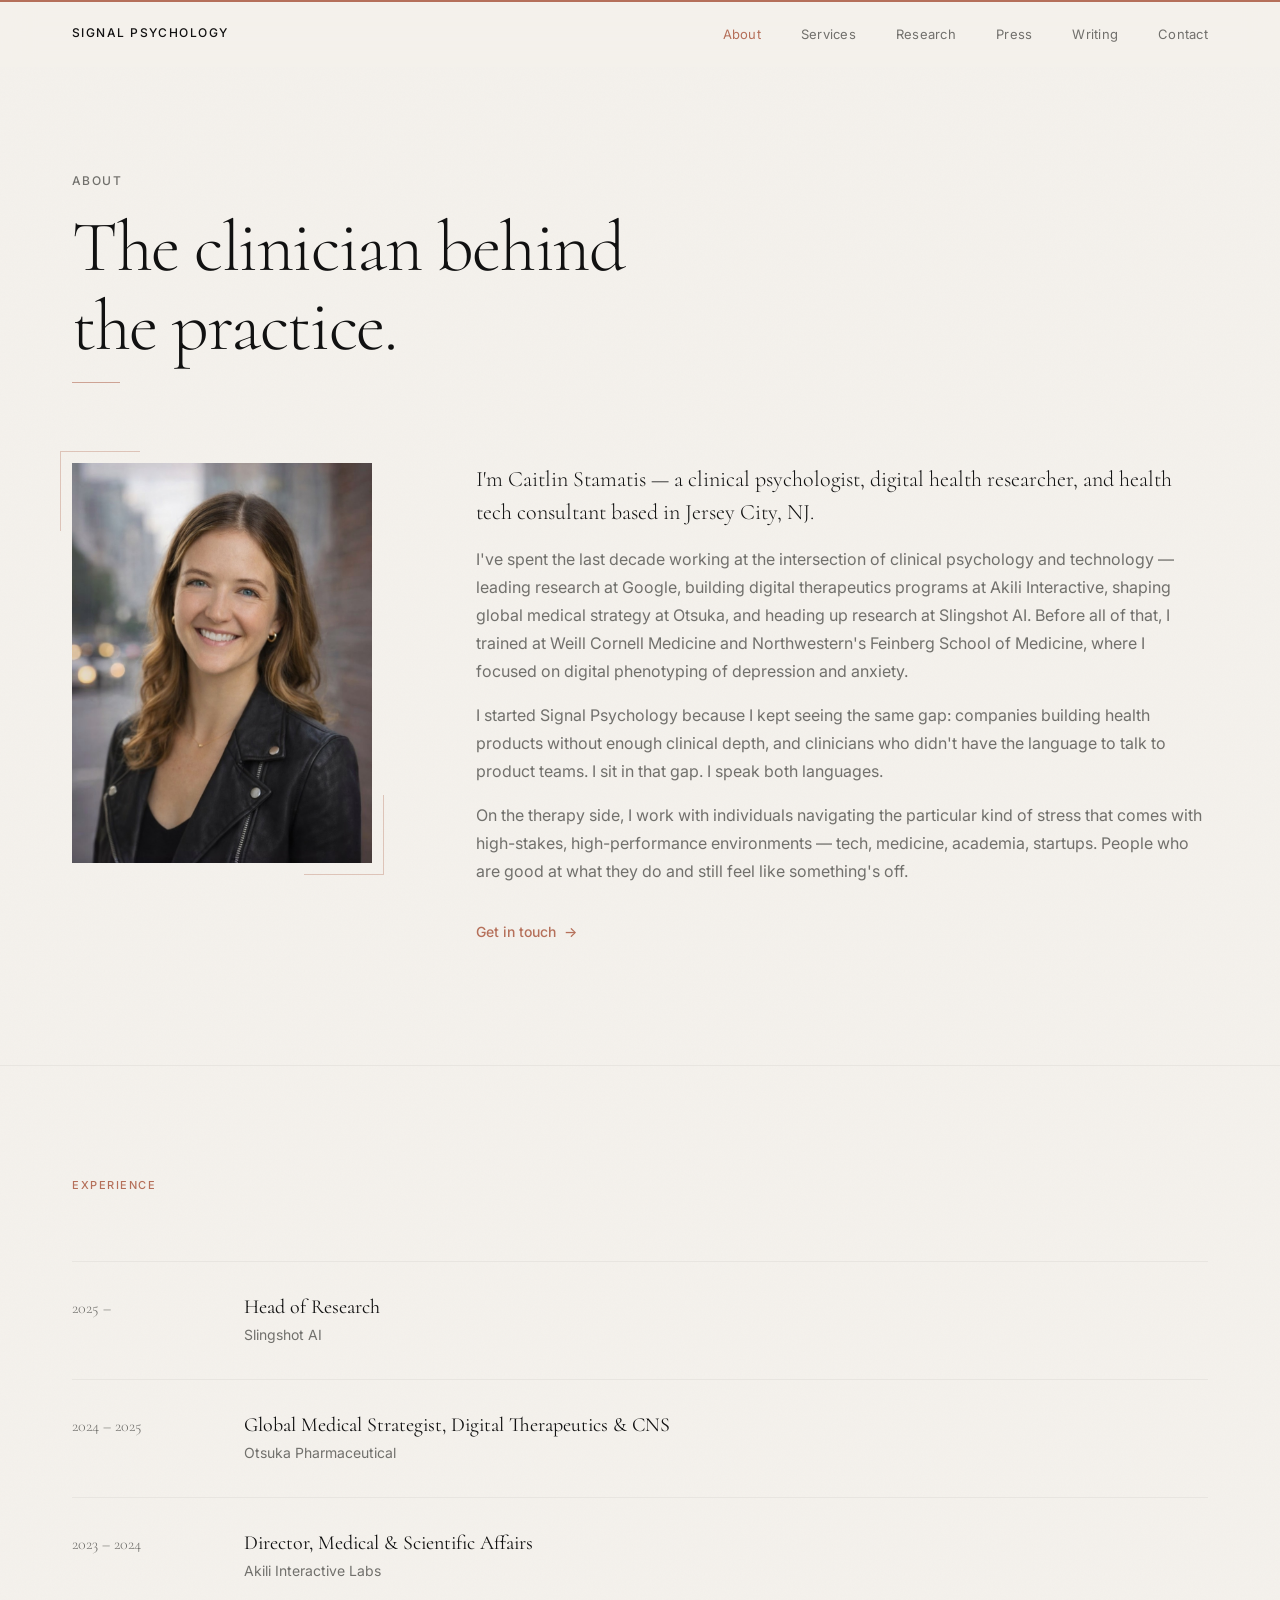
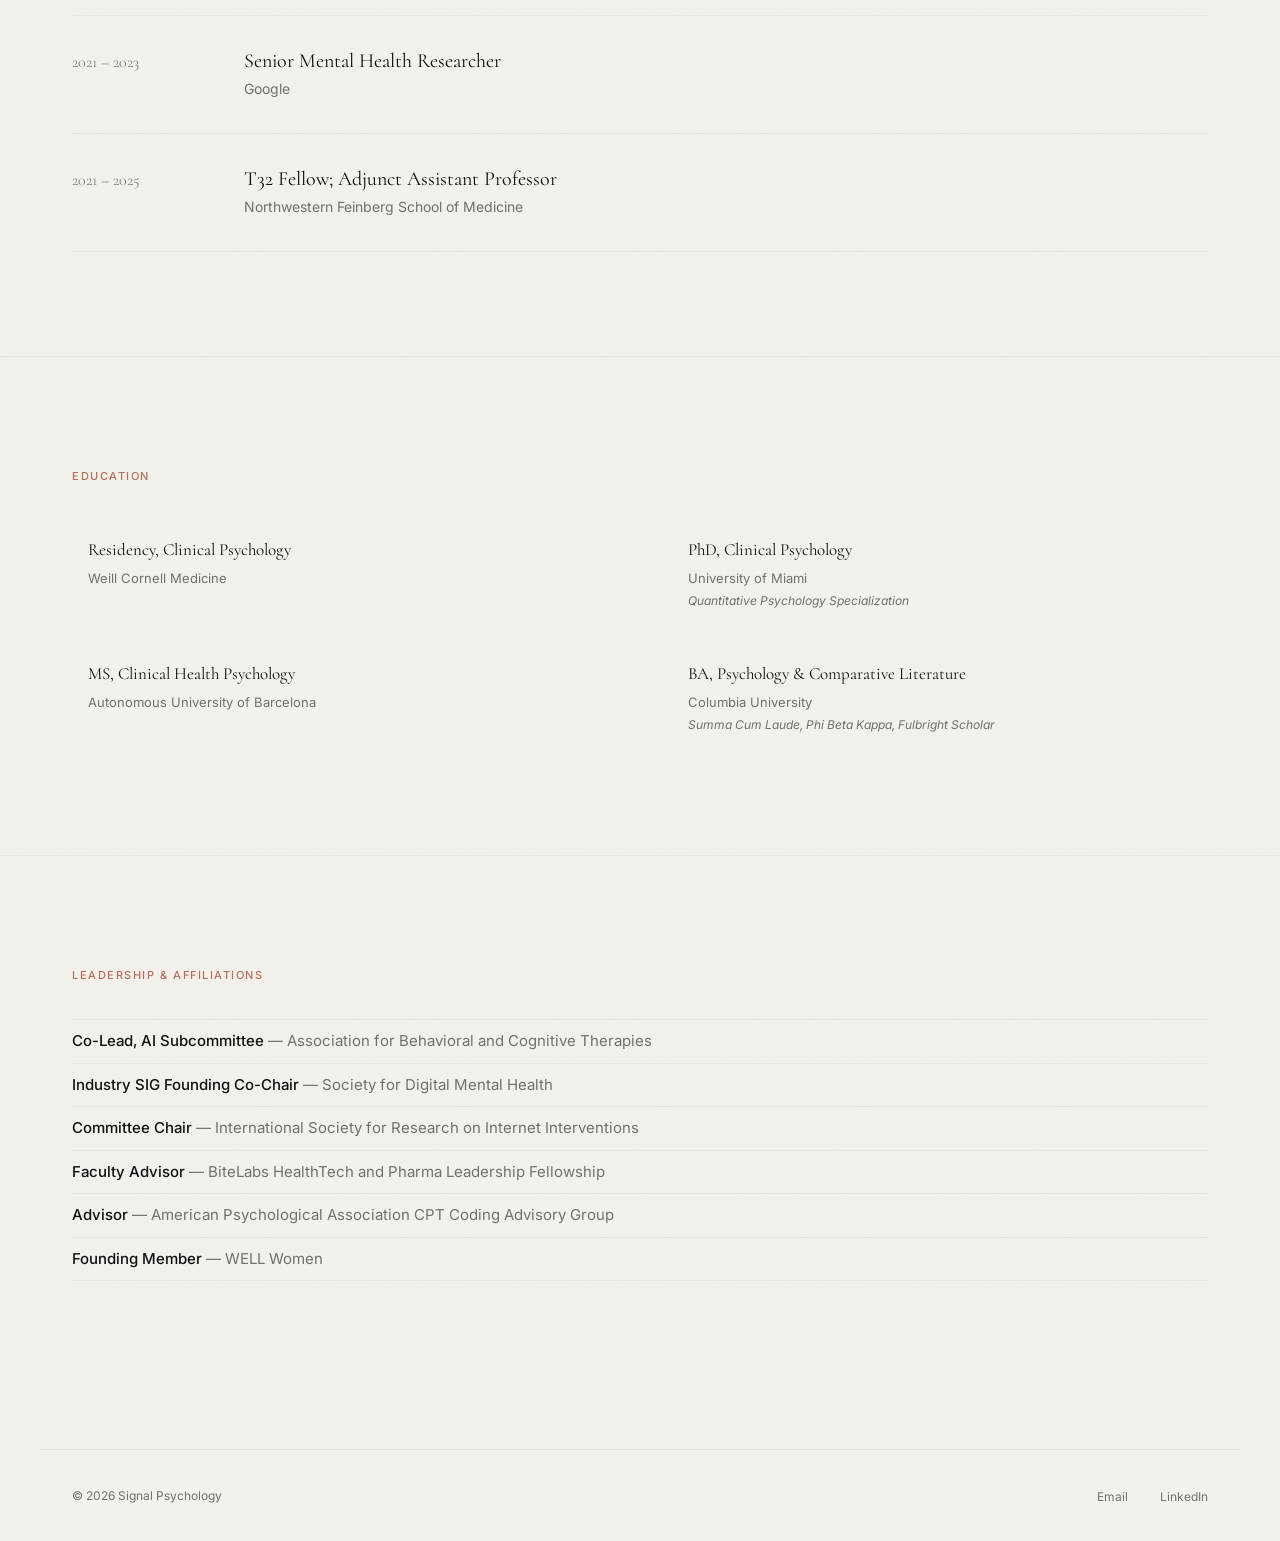
==== about.html @ aa3b462a "Initial commit — Signal Psychology site" ====
<!DOCTYPE html>
<html lang="en">
<head>
  <meta charset="UTF-8">
  <meta name="viewport" content="width=device-width, initial-scale=1.0">
  <link rel="icon" href="img/favicon.svg" type="image/svg+xml">
  <title>About — Signal Psychology</title>
  <meta name="description" content="Meet the clinician and researcher behind Signal Psychology — Caitlin Stamatis, PhD.">
  <link rel="stylesheet" href="css/style.css">
  <style>
    .timeline { list-style: none; margin-top: var(--space-lg); }
    .timeline__item {
      display: grid;
      grid-template-columns: 140px 1fr;
      gap: var(--space-md);
      padding: var(--space-md) 0;
      border-bottom: 1px solid var(--border-light);
      align-items: baseline;
    }
    .timeline__item:first-child { border-top: 1px solid var(--border-light); }
    .timeline__years {
      font-family: var(--font-serif);
      font-size: 1rem;
      color: var(--text-muted);
      font-weight: 300;
    }
    .timeline__role {
      font-family: var(--font-serif);
      font-size: 1.25rem;
      font-weight: 400;
      margin-bottom: 0.2rem;
      line-height: 1.3;
    }
    .timeline__org {
      font-size: 0.875rem;
      color: var(--text-muted);
    }

    .education-grid {
      display: grid;
      grid-template-columns: 1fr 1fr;
      gap: var(--space-sm) var(--space-lg);
      margin-top: var(--space-md);
    }
    .edu-item__degree {
      font-family: var(--font-serif);
      font-size: 1.0625rem;
      font-weight: 400;
      margin-bottom: 0.125rem;
    }
    .edu-item__school {
      font-size: 0.8125rem;
      color: var(--text-muted);
    }
    .edu-item__note {
      font-size: 0.75rem;
      color: var(--text-muted);
      font-style: italic;
      margin-top: 0.125rem;
    }

    .affiliations {
      list-style: none;
      margin-top: var(--space-md);
    }
    .affiliations li {
      padding: 0.625rem 0;
      border-bottom: 1px solid var(--border-light);
      font-size: 0.9375rem;
      color: var(--text-muted);
      line-height: 1.5;
    }
    .affiliations li:first-child { border-top: 1px solid var(--border-light); }
    .affiliations li strong { color: var(--text); font-weight: 500; }

    /* Photo frame accent */
    .bio__photo-wrap {
      position: relative;
    }
    .bio__photo-wrap::before {
      content: '';
      position: absolute;
      top: -12px;
      left: -12px;
      width: 80px;
      height: 80px;
      border-top: 1px solid var(--accent);
      border-left: 1px solid var(--accent);
      opacity: 0.35;
      pointer-events: none;
      z-index: 1;
    }
    .bio__photo-wrap::after {
      content: '';
      position: absolute;
      bottom: -12px;
      right: -12px;
      width: 80px;
      height: 80px;
      border-bottom: 1px solid var(--accent);
      border-right: 1px solid var(--accent);
      opacity: 0.35;
      pointer-events: none;
      z-index: 1;
    }

    /* Education card hover */
    .edu-item {
      padding: var(--space-sm);
      transition: background 0.3s ease;
    }
    .edu-item:hover {
      background: rgba(17, 17, 17, 0.02);
    }

    /* Timeline hover */
    .timeline__item {
      transition: padding-left 0.3s ease;
    }
    .timeline__item:hover {
      padding-left: 0.5rem;
    }

    @media (max-width: 768px) {
      .timeline__item { grid-template-columns: 1fr; gap: 0.25rem; }
      .education-grid { grid-template-columns: 1fr; }
      .bio__photo-wrap::before, .bio__photo-wrap::after { display: none; }
    }
  </style>
</head>
<body>

  <nav class="nav">
    <div class="container">
      <a href="index.html" class="nav__logo">Signal Psychology</a>
      <ul class="nav__links" id="navLinks">
        <li><a href="about.html" class="active">About</a></li>
        <li><a href="services.html">Services</a></li>
        <li><a href="research.html">Research</a></li>
        <li><a href="press.html">Press</a></li>
        <li><a href="blog.html">Writing</a></li>
        <li><a href="contact.html">Contact</a></li>
      </ul>
      <button class="nav__mobile-toggle" onclick="document.getElementById('navLinks').classList.toggle('open')" aria-label="Menu">
        <span></span><span></span>
      </button>
    </div>
  </nav>

  <section class="hero--light">
    <div class="container">
      <span class="eyebrow reveal">About</span>
      <h1 class="reveal reveal-d1">The clinician behind<br>the practice.</h1>
    </div>
  </section>

  <!-- Bio -->
  <section class="section" style="padding-top: 0;">
    <div class="container">
      <div class="bio">
        <div class="bio__photo-wrap">
          <img src="img/headshot.jpg" alt="Caitlin Stamatis" class="bio__photo reveal reveal-d1" style="width: 100%; object-fit: cover;">
        </div>
        <div class="bio__text reveal reveal-d2">
          <p>I'm Caitlin Stamatis — a clinical psychologist, digital health researcher, and health tech consultant based in Jersey City, NJ.</p>
          <p>I've spent the last decade working at the intersection of clinical psychology and technology — leading research at Google, building digital therapeutics programs at Akili Interactive, shaping global medical strategy at Otsuka, and heading up research at Slingshot AI. Before all of that, I trained at Weill Cornell Medicine and Northwestern's Feinberg School of Medicine, where I focused on digital phenotyping of depression and anxiety.</p>
          <p>I started Signal Psychology because I kept seeing the same gap: companies building health products without enough clinical depth, and clinicians who didn't have the language to talk to product teams. I sit in that gap. I speak both languages.</p>
          <p>On the therapy side, I work with individuals navigating the particular kind of stress that comes with high-stakes, high-performance environments — tech, medicine, academia, startups. People who are good at what they do and still feel like something's off.</p>
          <p style="margin-top: var(--space-md);"><a href="contact.html" class="link-arrow">Get in touch</a></p>
        </div>
      </div>
    </div>
  </section>

  <!-- Experience -->
  <section class="section section--border">
    <div class="container">
      <span class="eyebrow">Experience</span>
      <ul class="timeline">
        <li class="timeline__item">
          <span class="timeline__years">2025 –</span>
          <div>
            <div class="timeline__role">Head of Research</div>
            <div class="timeline__org">Slingshot AI</div>
          </div>
        </li>
        <li class="timeline__item">
          <span class="timeline__years">2024 – 2025</span>
          <div>
            <div class="timeline__role">Global Medical Strategist, Digital Therapeutics & CNS</div>
            <div class="timeline__org">Otsuka Pharmaceutical</div>
          </div>
        </li>
        <li class="timeline__item">
          <span class="timeline__years">2023 – 2024</span>
          <div>
            <div class="timeline__role">Director, Medical & Scientific Affairs</div>
            <div class="timeline__org">Akili Interactive Labs</div>
          </div>
        </li>
        <li class="timeline__item">
          <span class="timeline__years">2021 – 2023</span>
          <div>
            <div class="timeline__role">Senior Mental Health Researcher</div>
            <div class="timeline__org">Google</div>
          </div>
        </li>
        <li class="timeline__item">
          <span class="timeline__years">2021 – 2025</span>
          <div>
            <div class="timeline__role">T32 Fellow; Adjunct Assistant Professor</div>
            <div class="timeline__org">Northwestern Feinberg School of Medicine</div>
          </div>
        </li>
      </ul>
    </div>
  </section>

  <!-- Education -->
  <section class="section section--border">
    <div class="container">
      <span class="eyebrow">Education</span>
      <div class="education-grid">
        <div class="edu-item">
          <div class="edu-item__degree">Residency, Clinical Psychology</div>
          <div class="edu-item__school">Weill Cornell Medicine</div>
        </div>
        <div class="edu-item">
          <div class="edu-item__degree">PhD, Clinical Psychology</div>
          <div class="edu-item__school">University of Miami</div>
          <div class="edu-item__note">Quantitative Psychology Specialization</div>
        </div>
        <div class="edu-item">
          <div class="edu-item__degree">MS, Clinical Health Psychology</div>
          <div class="edu-item__school">Autonomous University of Barcelona</div>
        </div>
        <div class="edu-item">
          <div class="edu-item__degree">BA, Psychology & Comparative Literature</div>
          <div class="edu-item__school">Columbia University</div>
          <div class="edu-item__note">Summa Cum Laude, Phi Beta Kappa, Fulbright Scholar</div>
        </div>
      </div>
    </div>
  </section>

  <!-- Leadership & Affiliations -->
  <section class="section section--border">
    <div class="container">
      <span class="eyebrow">Leadership & Affiliations</span>
      <ul class="affiliations">
        <li><strong>Co-Lead, AI Subcommittee</strong> — Association for Behavioral and Cognitive Therapies</li>
        <li><strong>Industry SIG Founding Co-Chair</strong> — Society for Digital Mental Health</li>
        <li><strong>Committee Chair</strong> — International Society for Research on Internet Interventions</li>
        <li><strong>Faculty Advisor</strong> — BiteLabs HealthTech and Pharma Leadership Fellowship</li>
        <li><strong>Advisor</strong> — American Psychological Association CPT Coding Advisory Group</li>
        <li><strong>Founding Member</strong> — WELL Women</li>
      </ul>
    </div>
  </section>

  <footer class="footer">
    <div class="container">
      <p class="footer__copy">&copy; 2026 Signal Psychology</p>
      <ul class="footer__links">
        <li><a href="mailto:hello@signalpsychology.com">Email</a></li>
        <li><a href="https://linkedin.com" target="_blank" rel="noopener">LinkedIn</a></li>
      </ul>
    </div>
  </footer>

</body>
</html>
---- css/style.css ----
/* ============================================
   Signal Psychology
   Editorial monochrome — Unseen / Oura / ETQ
   ============================================ */

@import url('https://fonts.googleapis.com/css2?family=Cormorant:ital,wght@0,300;0,400;0,500;1,300;1,400&family=Inter:wght@400;500&display=swap');

:root {
  --bg: #F4F1EC;
  --surface: #FFFFFF;
  --text: #111111;
  --text-muted: #71706C;
  --border: #DAD7D1;
  --border-light: #E8E5E0;
  --hero-bg: #111111;
  --hero-text: #F4F1EC;
  --hero-muted: #8A8985;
  --accent: #B5705A;
  --accent-light: rgba(181, 112, 90, 0.12);
  --accent-hover: #9E5F4B;
  --font-sans: 'Inter', -apple-system, BlinkMacSystemFont, 'Segoe UI', sans-serif;
  --font-serif: 'Cormorant', 'Georgia', serif;
  --max-width: 1200px;
  --max-narrow: 680px;
  --space-xs: 0.5rem;
  --space-sm: 1rem;
  --space-md: 2rem;
  --space-lg: 4rem;
  --space-xl: 6.5rem;
  --space-2xl: 10rem;
  --radius: 0px;
}

/* Reset */
*, *::before, *::after { box-sizing: border-box; margin: 0; padding: 0; }
html { -webkit-font-smoothing: antialiased; -moz-osx-font-smoothing: grayscale; scroll-behavior: smooth; }
body { font-family: var(--font-sans); color: var(--text); background: var(--bg); line-height: 1.7; font-size: 1rem; }
img { max-width: 100%; display: block; }
a { color: var(--text); text-decoration: none; }

/* Typography */
h1, h2, h3 { font-family: var(--font-serif); font-weight: 300; line-height: 1.1; }
h1 { font-size: clamp(2.75rem, 6vw, 4.5rem); letter-spacing: -0.02em; }
h2 { font-size: clamp(2rem, 4vw, 3rem); letter-spacing: -0.015em; }
h3 { font-size: 1.5rem; font-weight: 400; }
p + p { margin-top: var(--space-sm); }

/* Layout */
.container { max-width: var(--max-width); margin: 0 auto; padding: 0 var(--space-md); }
.container--narrow { max-width: var(--max-narrow); }

/* Animations */
@keyframes fadeIn { from { opacity: 0; transform: translateY(20px); } to { opacity: 1; transform: translateY(0); } }
.reveal { animation: fadeIn 0.8s ease-out both; }
.reveal-d1 { animation-delay: 0.12s; }
.reveal-d2 { animation-delay: 0.24s; }
.reveal-d3 { animation-delay: 0.4s; }

/* ============================================
   Nav
   ============================================ */
.nav {
  padding: 1.25rem 0;
  position: sticky;
  top: 0;
  z-index: 100;
  background: rgba(244, 241, 236, 0.9);
  backdrop-filter: blur(16px);
  -webkit-backdrop-filter: blur(16px);
}

.nav::before {
  content: '';
  position: absolute;
  top: 0;
  left: 0;
  right: 0;
  height: 2px;
  background: var(--accent);
}
.nav--dark::before { background: var(--accent); opacity: 0.6; }

.nav .container { display: flex; align-items: center; justify-content: space-between; }

.nav__logo {
  font-family: var(--font-sans);
  font-size: 0.75rem;
  font-weight: 500;
  text-transform: uppercase;
  letter-spacing: 0.12em;
  color: var(--text);
}
.nav__logo:hover { color: var(--text); }

.nav__links { list-style: none; display: flex; gap: 2.5rem; }
.nav__links a {
  font-size: 0.8125rem;
  color: var(--text-muted);
  letter-spacing: 0.02em;
  transition: color 0.3s ease;
}
.nav__links a:hover, .nav__links a.active { color: var(--accent); }

.nav__mobile-toggle { display: none; background: none; border: none; cursor: pointer; padding: var(--space-xs); }
.nav__mobile-toggle span { display: block; width: 18px; height: 1px; background: var(--text); margin: 5px 0; }

/* Dark nav */
.nav--dark { background: rgba(17, 17, 17, 0.92); backdrop-filter: blur(16px); -webkit-backdrop-filter: blur(16px); }
.nav--dark .nav__logo { color: var(--hero-text); }
.nav--dark .nav__links a { color: var(--hero-muted); }
.nav--dark .nav__links a:hover, .nav--dark .nav__links a.active { color: var(--accent); }
.nav--dark .nav__mobile-toggle span { background: var(--hero-text); }

/* ============================================
   Hero — dark, editorial
   ============================================ */
.hero--dark {
  background: var(--hero-bg);
  color: var(--hero-text);
  padding: var(--space-2xl) 0;
  min-height: 85vh;
  display: flex;
  align-items: center;
}

.hero--dark h1 {
  font-weight: 300;
  max-width: 800px;
  margin-bottom: var(--space-md);
}

.hero--dark em {
  font-style: italic;
  font-weight: 300;
}

.hero--dark .hero__sub {
  font-size: 1.0625rem;
  color: var(--hero-muted);
  max-width: 480px;
  line-height: 1.7;
}

.hero__actions {
  margin-top: var(--space-lg);
  display: flex;
  gap: 1.5rem;
  align-items: center;
}

/* Hero — light (inner pages) */
.hero--light {
  padding: var(--space-xl) 0 var(--space-lg);
}

.hero--light .eyebrow {
  font-family: var(--font-sans);
  font-size: 0.75rem;
  text-transform: uppercase;
  letter-spacing: 0.12em;
  color: var(--text-muted);
  margin-bottom: var(--space-sm);
  display: block;
}

.hero--light h1 {
  max-width: 600px;
  padding-bottom: var(--space-sm);
}
.hero--light h1::after {
  content: '';
  display: block;
  width: 48px;
  height: 1px;
  background: var(--accent);
  margin-top: var(--space-sm);
  opacity: 0.6;
}

.hero--light .hero__sub {
  font-size: 1.0625rem;
  color: var(--text-muted);
  max-width: 480px;
  line-height: 1.7;
  margin-top: var(--space-sm);
}

/* ============================================
   Buttons / Links
   ============================================ */
.btn {
  display: inline-block;
  font-family: var(--font-sans);
  font-size: 0.8125rem;
  font-weight: 500;
  letter-spacing: 0.04em;
  padding: 0.9375rem 2.25rem;
  transition: all 0.3s ease;
  cursor: pointer;
  border: none;
  text-decoration: none;
}

.btn--white {
  background: var(--hero-text);
  color: var(--hero-bg);
}
.btn--white:hover {
  background: #FFFFFF;
  color: var(--hero-bg);
}

.btn--dark {
  background: var(--text);
  color: var(--bg);
}
.btn--dark:hover { background: var(--accent); color: #FFFFFF; opacity: 1; }

.btn--outline {
  background: transparent;
  border: 1px solid var(--border);
  color: var(--text);
}
.btn--outline:hover { border-color: var(--text); }

.btn--ghost {
  background: transparent;
  color: var(--hero-muted);
  padding: 0;
  letter-spacing: 0.04em;
}
.btn--ghost:hover { color: var(--hero-text); }
.btn--ghost::after { content: ' →'; transition: margin-left 0.2s ease; }
.btn--ghost:hover::after { margin-left: 4px; }

.link-arrow {
  font-size: 0.875rem;
  font-weight: 500;
  color: var(--accent);
  display: inline-flex;
  align-items: center;
  gap: 0.5rem;
  transition: gap 0.25s ease;
}
.link-arrow:hover { gap: 0.75rem; }
.link-arrow::after { content: '→'; }

.link-arrow--muted { color: var(--text-muted); }
.link-arrow--muted:hover { color: var(--text); }

/* ============================================
   Sections
   ============================================ */
.section { padding: var(--space-xl) 0; }
.section--border { border-top: 1px solid var(--border-light); }

.eyebrow {
  font-family: var(--font-sans);
  font-size: 0.6875rem;
  text-transform: uppercase;
  letter-spacing: 0.14em;
  color: var(--accent);
  margin-bottom: var(--space-md);
  font-weight: 500;
}

/* ============================================
   Two-column layout
   ============================================ */
.split {
  display: grid;
  grid-template-columns: 1fr 1fr;
  gap: var(--space-lg);
  align-items: start;
}

.split--wide-right { grid-template-columns: 5fr 7fr; }
.split--wide-left { grid-template-columns: 7fr 5fr; }

/* ============================================
   Service items (stacked, not cards)
   ============================================ */
.service-list { list-style: none; }

.service-item {
  padding: var(--space-md) 0;
  border-bottom: 1px solid var(--border-light);
  display: grid;
  grid-template-columns: 3rem 1fr;
  gap: var(--space-md);
  align-items: baseline;
  transition: padding-left 0.3s ease;
}

.service-item:first-child { border-top: 1px solid var(--border-light); }

.service-item:hover { padding-left: 0.5rem; }

.service-item__num {
  font-family: var(--font-serif);
  font-size: 1.125rem;
  color: var(--accent);
  font-weight: 300;
  transition: transform 0.3s ease, opacity 0.3s ease;
}
.service-item:hover .service-item__num {
  transform: translateY(-2px);
  opacity: 0.5;
}

.service-item h3 { margin-bottom: 0.5rem; font-size: 1.375rem; }
.service-item p { color: var(--text-muted); font-size: 0.9375rem; line-height: 1.7; max-width: 540px; }

/* ============================================
   Blog list
   ============================================ */
.post-list { list-style: none; }

.post-item {
  padding: var(--space-md) 0;
  border-bottom: 1px solid var(--border-light);
  transition: padding-left 0.3s ease;
}

.post-item:first-child { padding-top: 0; }
.post-item:hover { padding-left: 0.5rem; }

.post-item__date {
  font-size: 0.75rem;
  color: var(--text-muted);
  text-transform: uppercase;
  letter-spacing: 0.08em;
  margin-bottom: 0.375rem;
  font-weight: 500;
}

.post-item h3 { margin-bottom: 0.5rem; }
.post-item h3 a { color: var(--text); transition: opacity 0.2s; }
.post-item h3 a:hover { opacity: 0.6; }
.post-item__excerpt { color: var(--text-muted); font-size: 0.9375rem; max-width: 540px; }

/* ============================================
   Blog post body
   ============================================ */
.post { padding: var(--space-xl) 0 var(--space-2xl); }
.post__date { font-size: 0.75rem; color: var(--text-muted); text-transform: uppercase; letter-spacing: 0.08em; margin-bottom: var(--space-lg); font-weight: 500; }
.post__body { max-width: var(--max-narrow); }
.post__body p { margin-bottom: var(--space-sm); color: var(--text); }
.post__body h2 { margin-top: var(--space-lg); margin-bottom: var(--space-sm); font-size: 2rem; }

/* ============================================
   Bio (about page)
   ============================================ */
.bio {
  display: grid;
  grid-template-columns: 300px 1fr;
  gap: var(--space-xl);
  align-items: start;
}

.bio__photo {
  aspect-ratio: 3/4;
  background: var(--border-light);
  display: flex;
  align-items: center;
  justify-content: center;
  color: var(--text-muted);
  font-size: 0.8125rem;
  position: sticky;
  top: 120px;
}

.bio__text p { color: var(--text-muted); margin-bottom: var(--space-sm); line-height: 1.75; }
.bio__text p:first-of-type {
  font-family: var(--font-serif);
  font-size: 1.375rem;
  font-weight: 300;
  line-height: 1.5;
  color: var(--text);
}

/* ============================================
   Contact form
   ============================================ */
.form { max-width: 440px; }
.form__group { margin-bottom: 1.5rem; }

.form__label {
  display: block;
  font-size: 0.6875rem;
  font-weight: 500;
  text-transform: uppercase;
  letter-spacing: 0.1em;
  color: var(--text-muted);
  margin-bottom: 0.5rem;
}

.form__input,
.form__textarea,
.form__select {
  width: 100%;
  padding: 0.875rem 0;
  border: none;
  border-bottom: 1px solid var(--border);
  font-family: var(--font-sans);
  font-size: 1rem;
  color: var(--text);
  background: transparent;
  outline: none;
  transition: border-color 0.3s ease;
  border-radius: 0;
}

.form__input:focus,
.form__textarea:focus,
.form__select:focus {
  border-bottom-color: var(--text);
}

.form__textarea { min-height: 120px; resize: vertical; }

.form__select {
  appearance: none;
  cursor: pointer;
  background-image: url("data:image/svg+xml,%3Csvg xmlns='http://www.w3.org/2000/svg' width='10' height='10' viewBox='0 0 24 24' fill='none' stroke='%2371706C' stroke-width='1.5'%3E%3Cpath d='M6 9l6 6 6-6'/%3E%3C/svg%3E");
  background-repeat: no-repeat;
  background-position: right 0 center;
}

/* ============================================
   CTA band
   ============================================ */
.cta {
  background: var(--hero-bg);
  color: var(--hero-text);
  padding: var(--space-xl) 0;
  position: relative;
  overflow: hidden;
}
.cta::before {
  content: '';
  position: absolute;
  top: 0;
  left: 0;
  right: 0;
  bottom: 0;
  background: radial-gradient(ellipse at 70% 50%, rgba(244, 241, 236, 0.04) 0%, transparent 60%);
  pointer-events: none;
}

.cta h2 { margin-bottom: var(--space-xs); }
.cta p { color: var(--hero-muted); margin-bottom: var(--space-md); max-width: 420px; }

/* ============================================
   Footer
   ============================================ */
.footer { padding: var(--space-lg) 0 var(--space-md); }
.footer .container {
  display: flex;
  justify-content: space-between;
  align-items: center;
  padding-top: var(--space-md);
  border-top: 1px solid var(--border-light);
}
.footer__copy { font-size: 0.75rem; color: var(--text-muted); }
.footer__links { list-style: none; display: flex; gap: 2rem; }
.footer__links a { font-size: 0.75rem; color: var(--text-muted); transition: color 0.25s; }
.footer__links a:hover { color: var(--text); }

/* ============================================
   Paper grain texture
   ============================================ */
.section,
.hero--light {
  background-image: url("data:image/svg+xml,%3Csvg width='200' height='200' xmlns='http://www.w3.org/2000/svg'%3E%3Cfilter id='n'%3E%3CfeTurbulence type='fractalNoise' baseFrequency='0.75' numOctaves='4' stitchTiles='stitch'/%3E%3C/filter%3E%3Crect width='100%25' height='100%25' filter='url(%23n)' opacity='0.025'/%3E%3C/svg%3E");
}

/* ============================================
   Responsive
   ============================================ */
@media (max-width: 768px) {
  .hero--dark { min-height: 70vh; padding: var(--space-xl) 0; }
  .split, .bio { grid-template-columns: 1fr; }
  .bio__photo { max-width: 220px; position: static; }
  .service-item { grid-template-columns: 2rem 1fr; }
  .nav__links { display: none; }
  .nav__mobile-toggle { display: block; }
  .nav__links.open {
    display: flex; flex-direction: column; position: absolute;
    top: 100%; left: 0; right: 0;
    background: var(--bg); padding: var(--space-sm) var(--space-md) var(--space-md);
    border-bottom: 1px solid var(--border-light); gap: var(--space-sm);
  }
  .nav--dark .nav__links.open { background: var(--hero-bg); }
  .footer .container { flex-direction: column; gap: var(--space-sm); text-align: center; }
  .hero__actions { flex-direction: column; align-items: flex-start; }
}
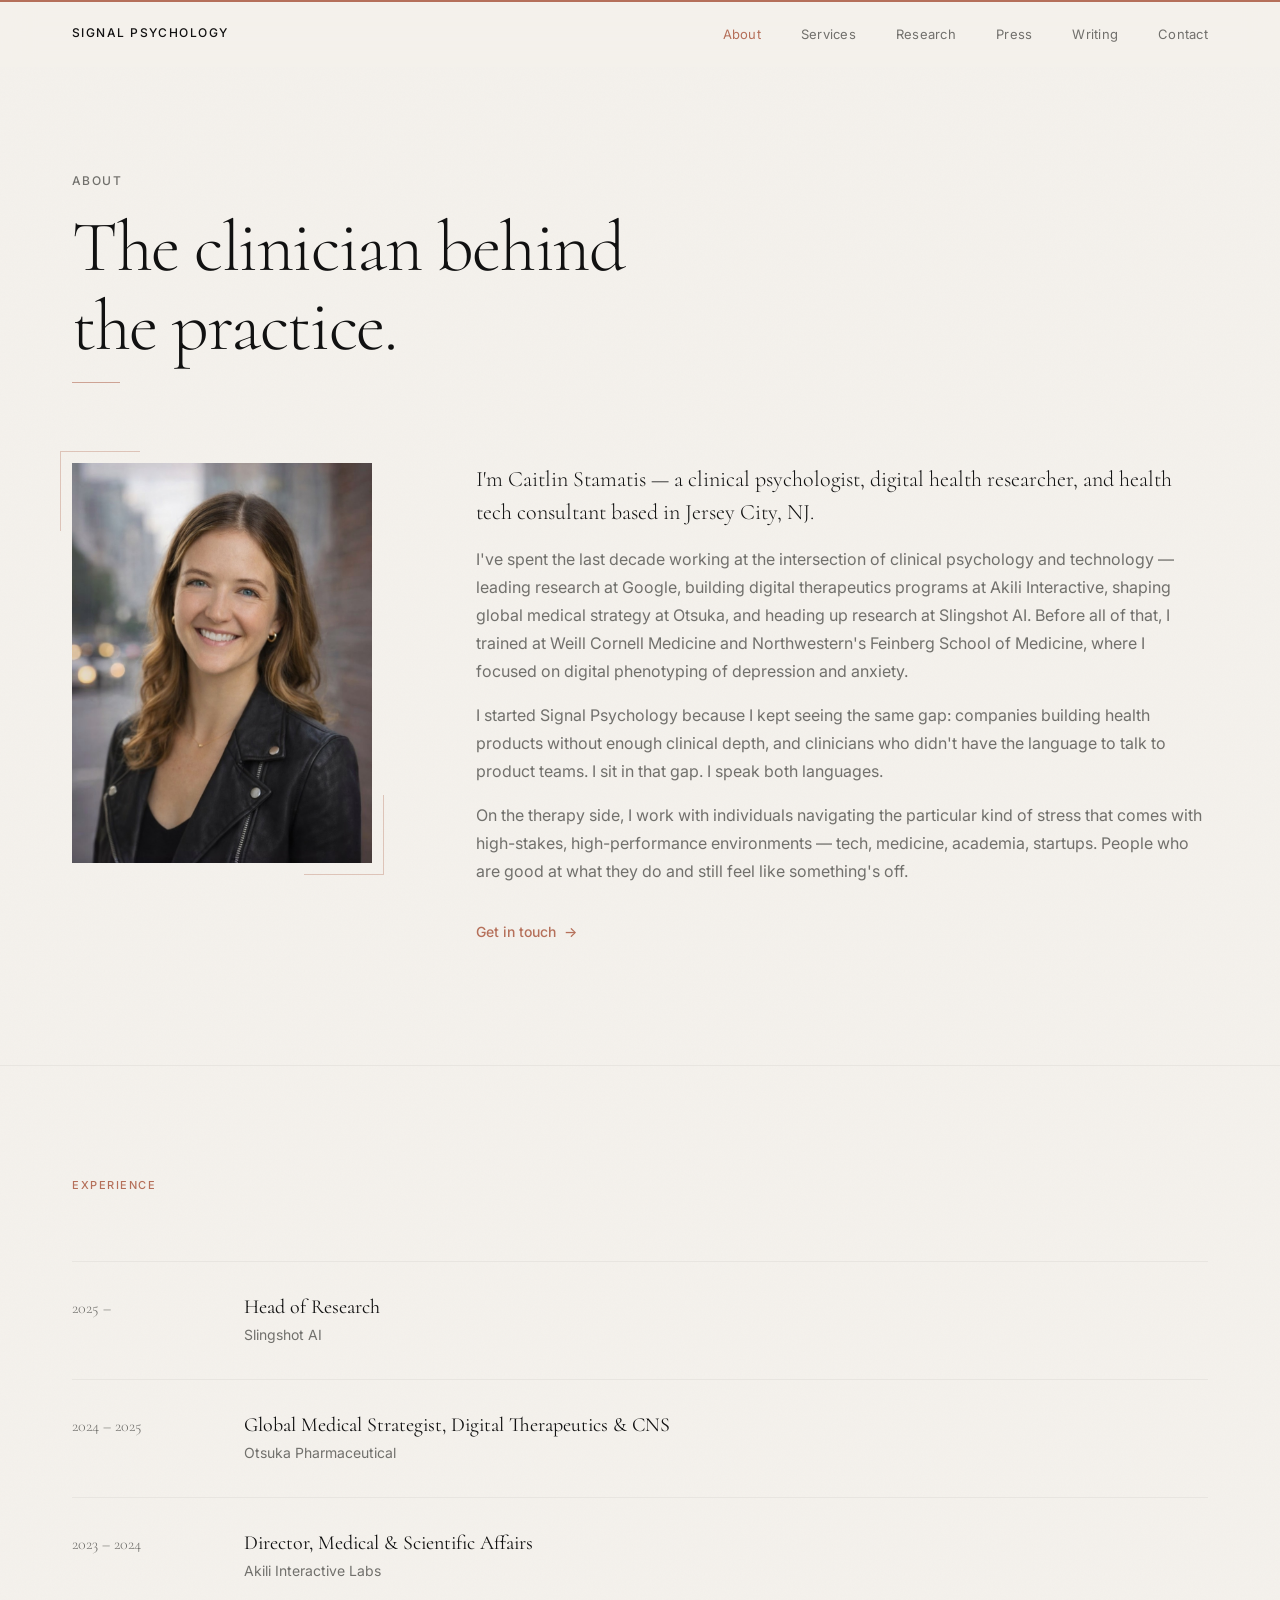
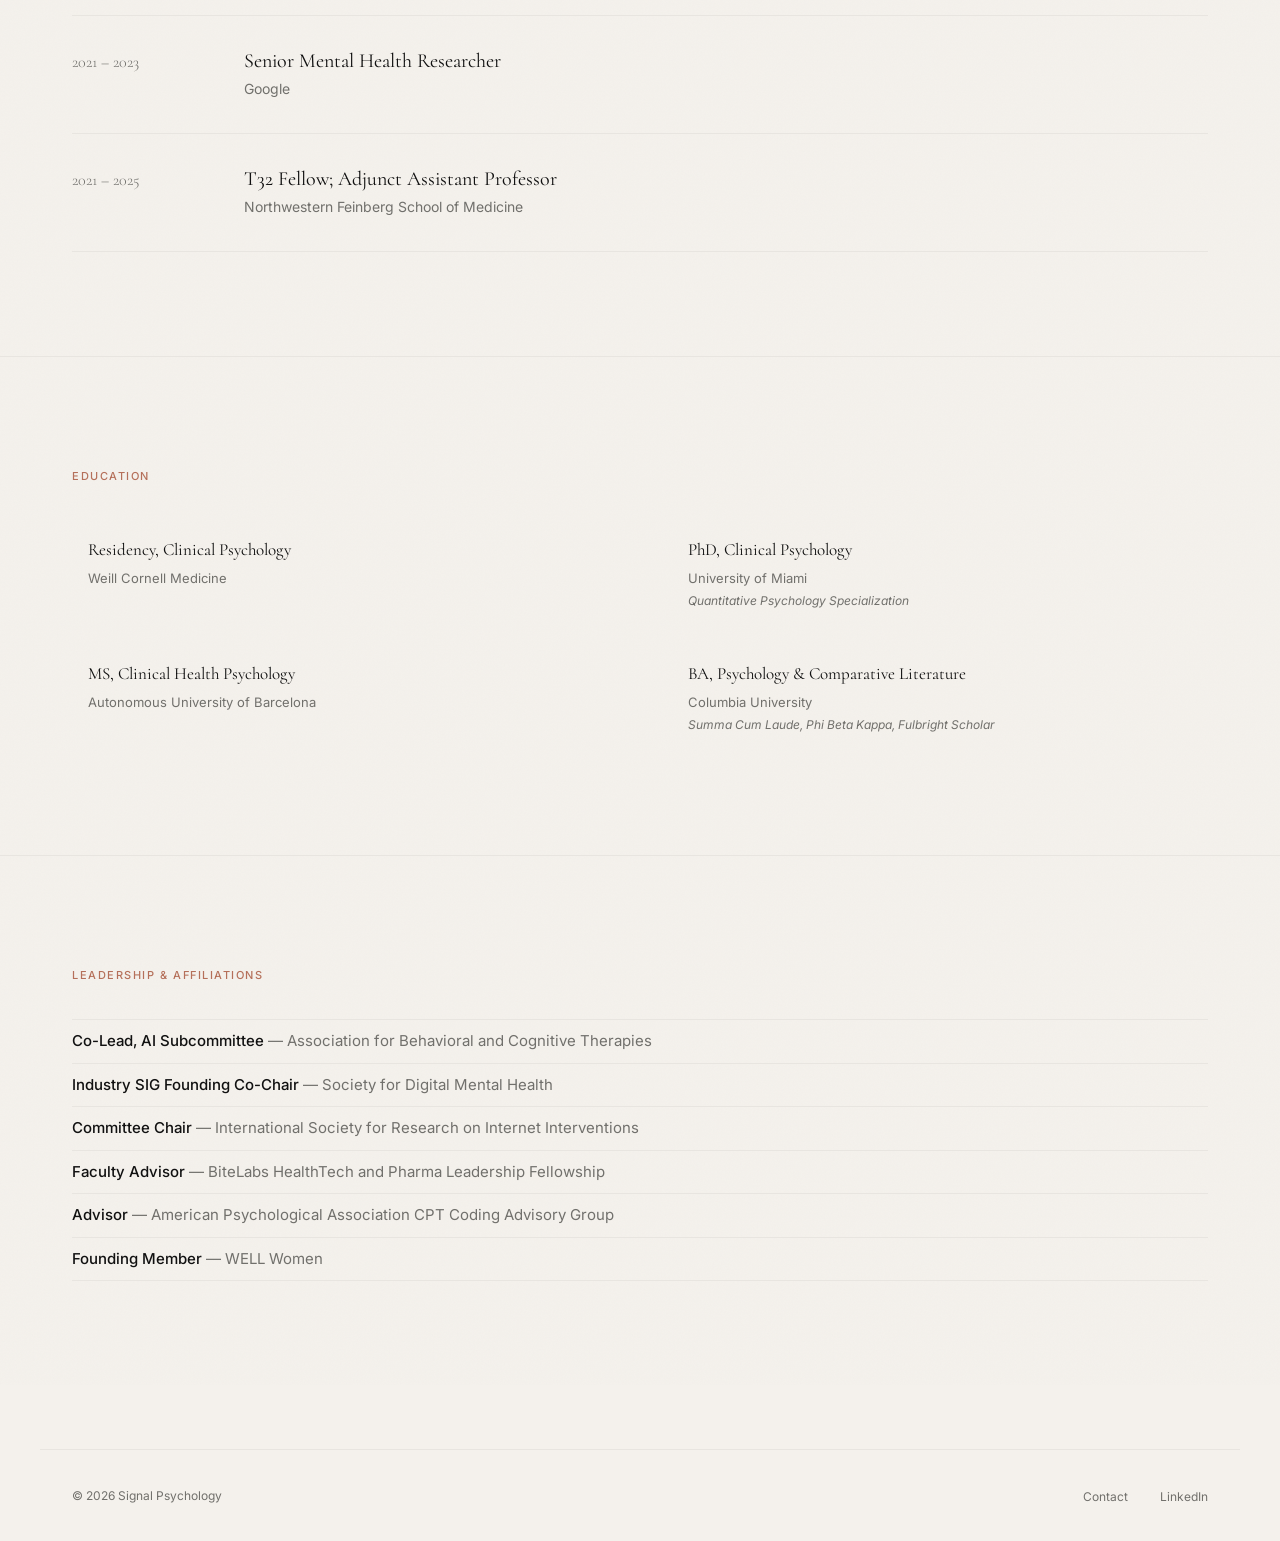
==== commit 38629ef5: "Connect contact form, add LinkedIn feed, accent color, illustrations" ====
--- a/about.html
+++ b/about.html
@@ -262,7 +262,7 @@
     <div class="container">
       <p class="footer__copy">&copy; 2026 Signal Psychology</p>
       <ul class="footer__links">
-        <li><a href="mailto:hello@signalpsychology.com">Email</a></li>
+        <li><a href="contact.html">Contact</a></li>
         <li><a href="https://linkedin.com" target="_blank" rel="noopener">LinkedIn</a></li>
       </ul>
     </div>
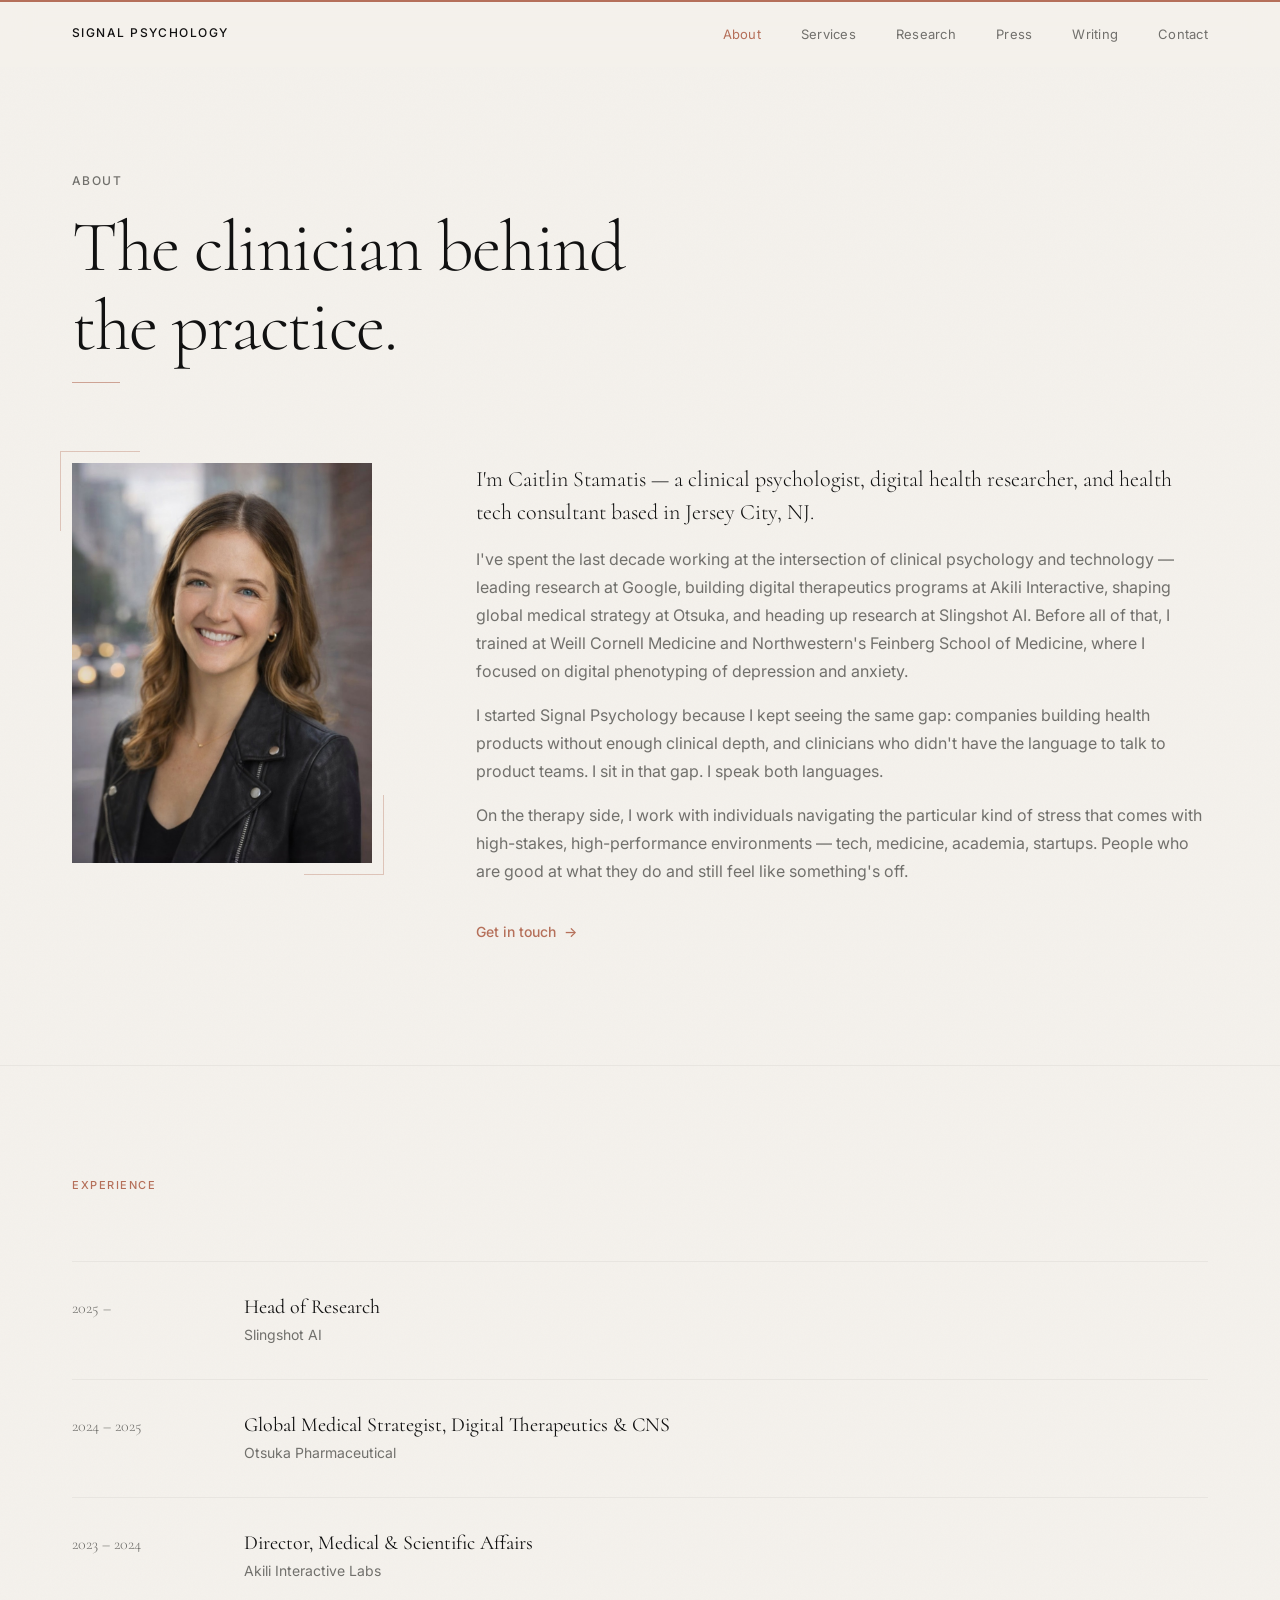
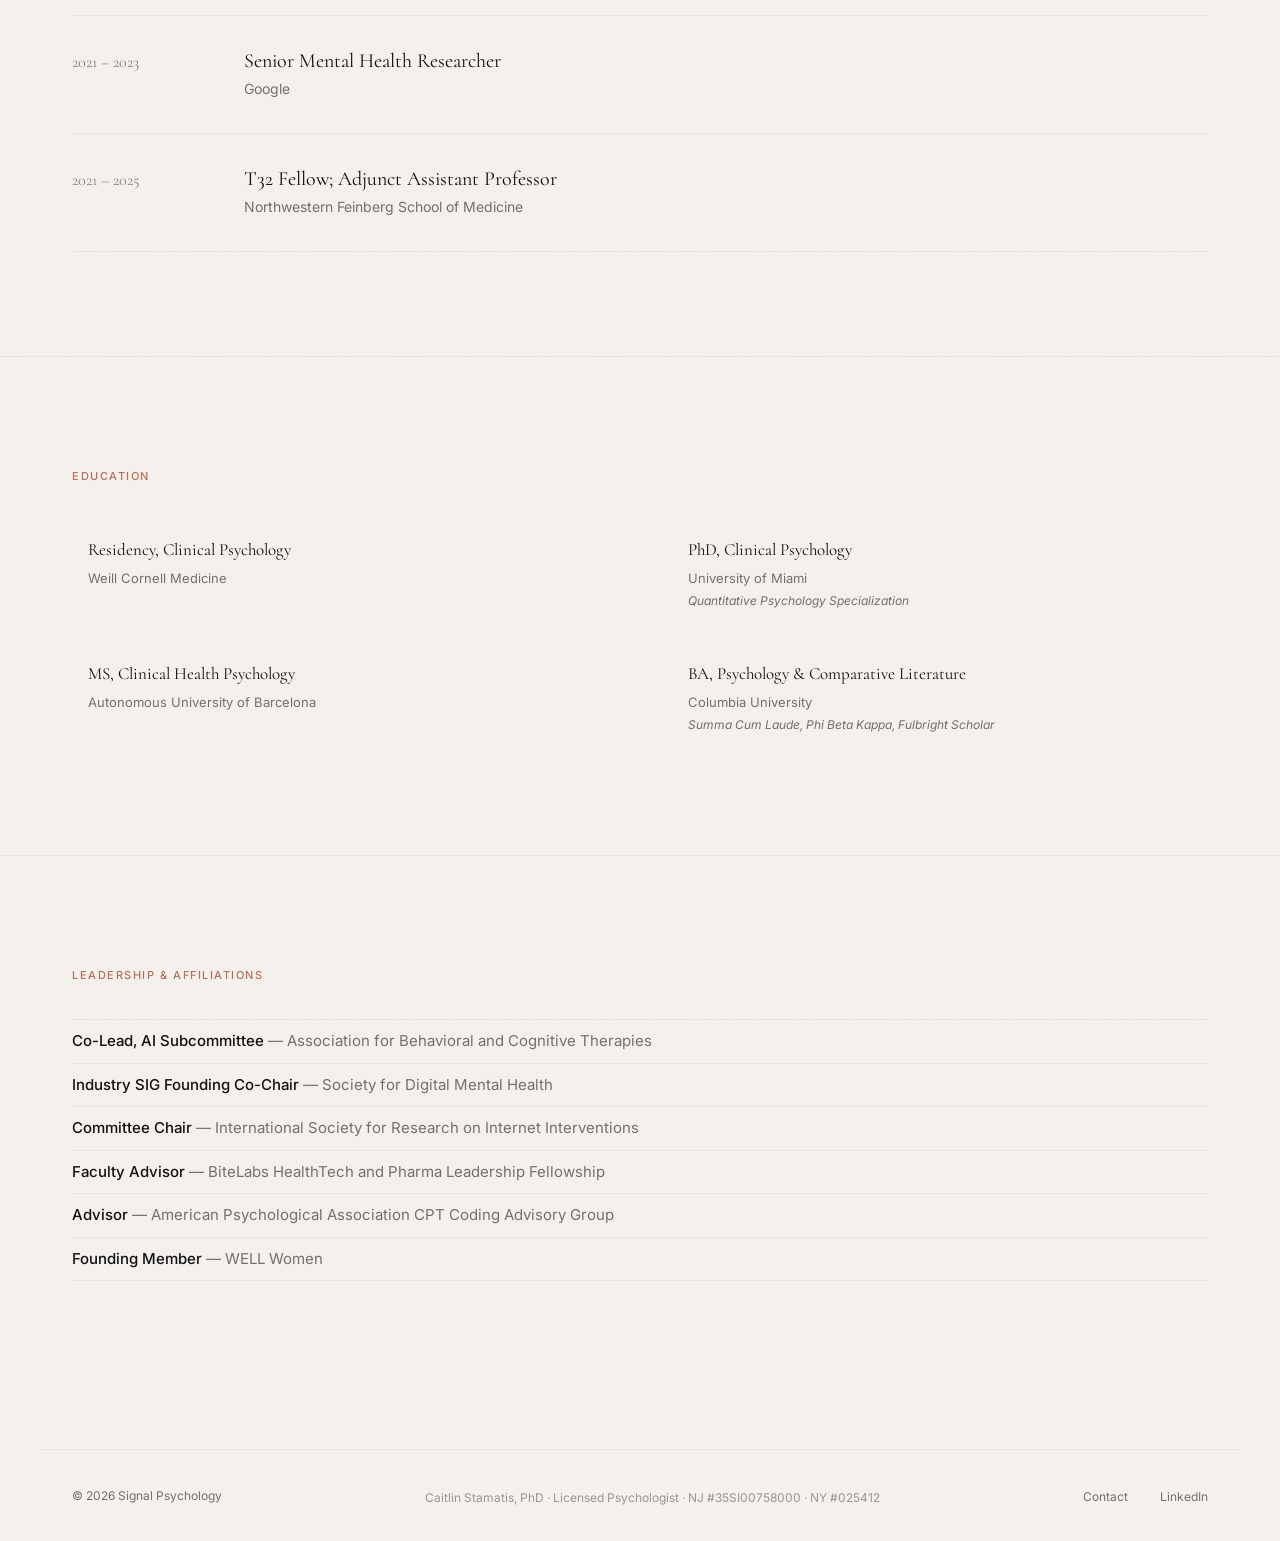
==== commit 91292d8a: "Add license numbers, testimonial, and Dr. title" ====
--- a/about.html
+++ b/about.html
@@ -261,6 +261,7 @@
   <footer class="footer">
     <div class="container">
       <p class="footer__copy">&copy; 2026 Signal Psychology</p>
+      <p style="font-size: 0.75rem; color: var(--text-muted); opacity: 0.7; margin-top: 0.25rem;">Caitlin Stamatis, PhD · Licensed Psychologist · NJ #35SI00758000 · NY #025412</p>
       <ul class="footer__links">
         <li><a href="contact.html">Contact</a></li>
         <li><a href="https://linkedin.com" target="_blank" rel="noopener">LinkedIn</a></li>
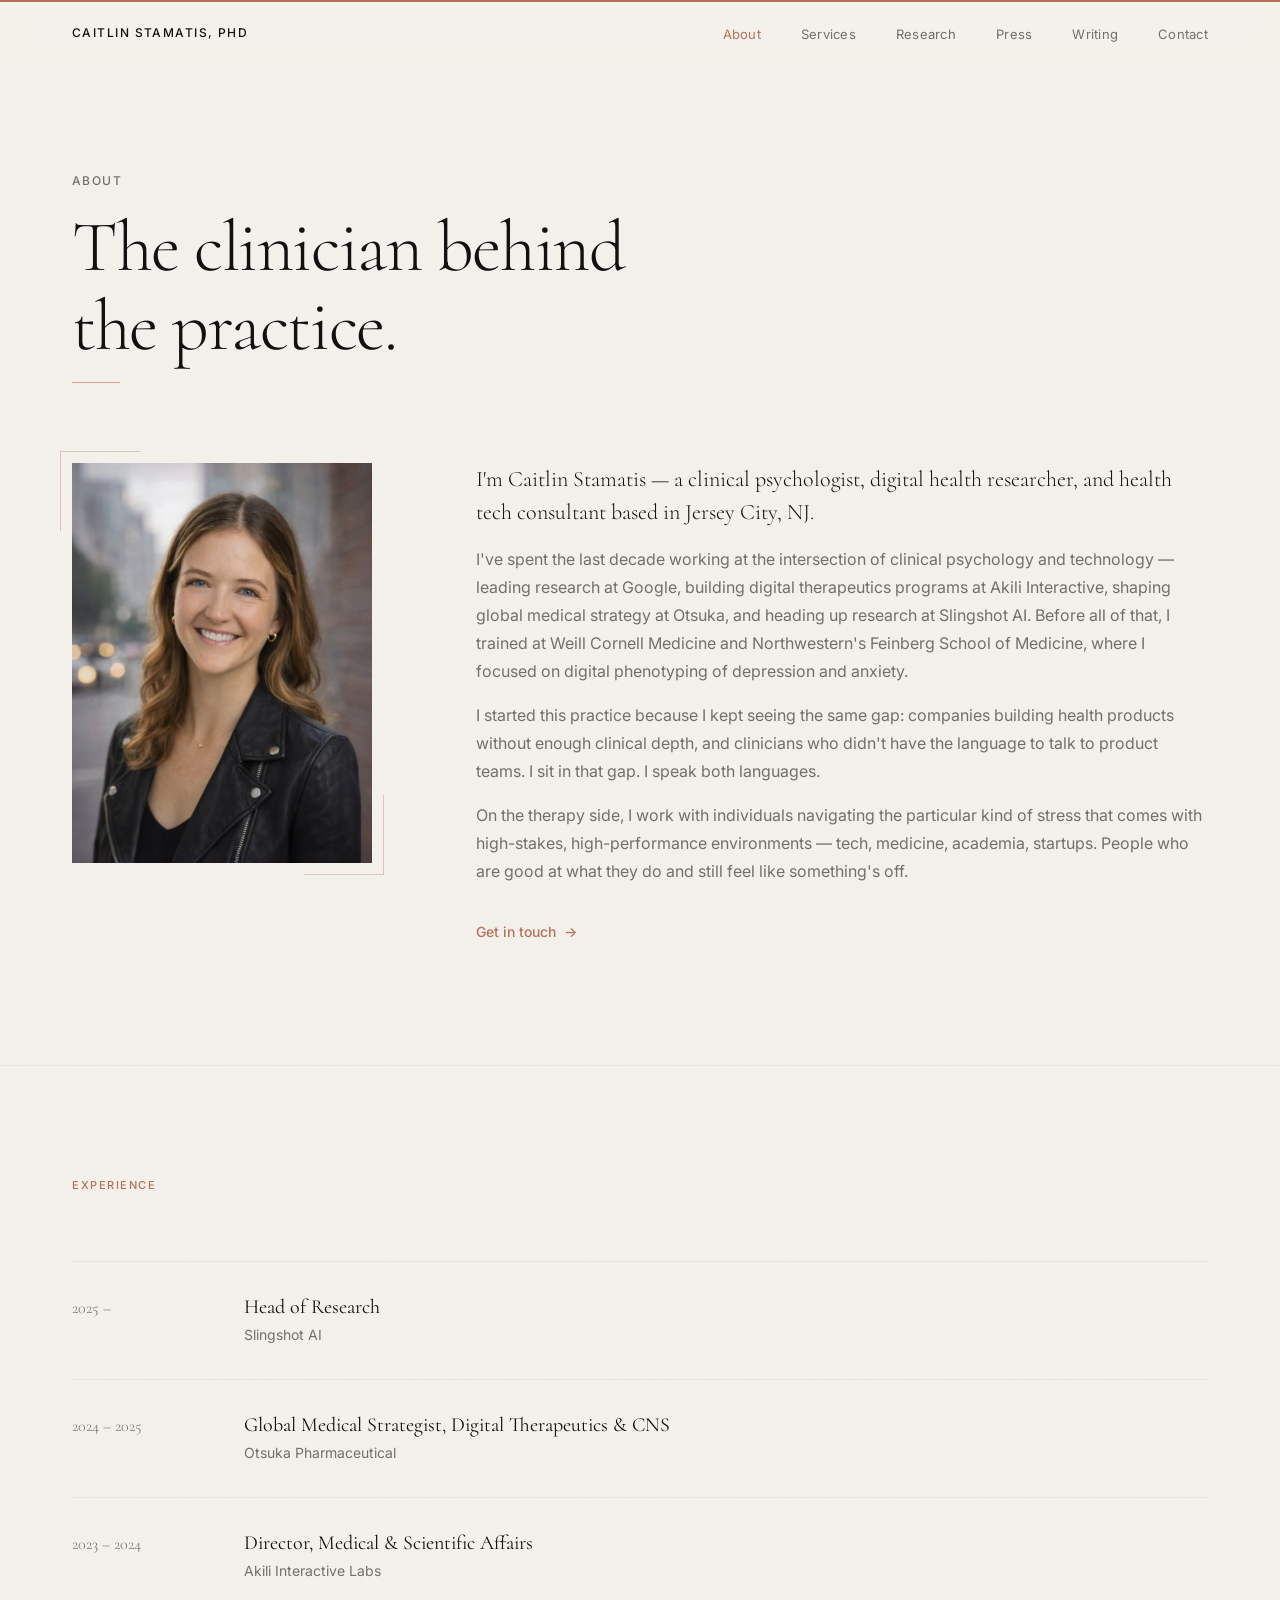
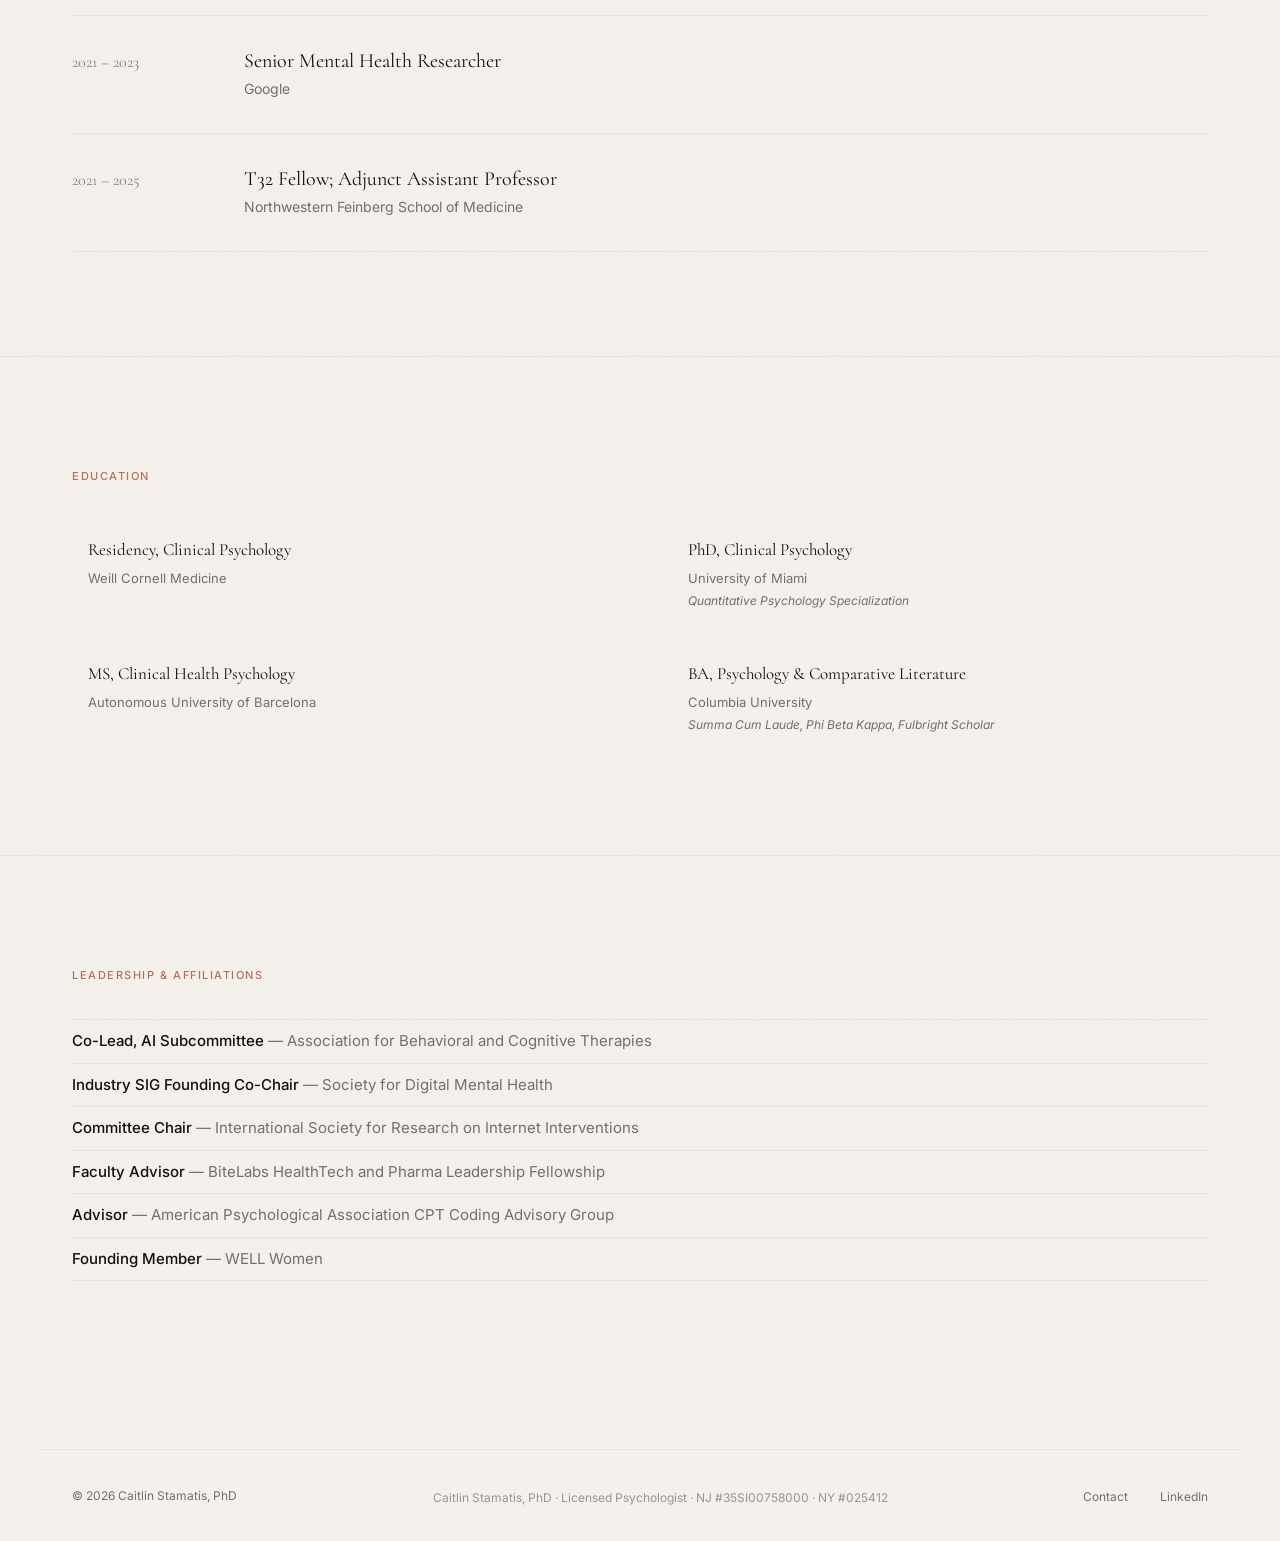
==== commit 6d1e8cc4: "Add files via upload" ====
--- a/about.html
+++ b/about.html
@@ -3,9 +3,10 @@
 <head>
   <meta charset="UTF-8">
   <meta name="viewport" content="width=device-width, initial-scale=1.0">
+  <meta name="author" content="Caitlin Stamatis, PhD">
   <link rel="icon" href="img/favicon.svg" type="image/svg+xml">
-  <title>About — Signal Psychology</title>
-  <meta name="description" content="Meet the clinician and researcher behind Signal Psychology — Caitlin Stamatis, PhD.">
+  <title>About — Caitlin Stamatis, PhD</title>
+  <meta name="description" content="About Caitlin Stamatis, PhD — clinical psychologist, digital-health researcher, and health-tech advisor. Experience at Slingshot AI, Google, Akili Interactive, and Otsuka.">
   <link rel="stylesheet" href="css/style.css">
   <style>
     .timeline { list-style: none; margin-top: var(--space-lg); }
@@ -127,12 +128,54 @@
       .bio__photo-wrap::before, .bio__photo-wrap::after { display: none; }
     }
   </style>
+  <link rel="canonical" href="https://drstamatis.com/about.html">
+  <meta property="og:site_name" content="Caitlin Stamatis, PhD">
+  <meta property="og:type" content="profile">
+  <meta property="og:url" content="https://drstamatis.com/about.html">
+  <meta property="og:title" content="About — Caitlin Stamatis, PhD">
+  <meta property="og:description" content="Clinical psychologist, digital-health researcher, and health-tech advisor.">
+  <meta property="og:image" content="https://drstamatis.com/img/headshot.jpg">
+  <meta name="twitter:card" content="summary_large_image">
+  <meta name="twitter:title" content="About — Caitlin Stamatis, PhD">
+  <meta name="twitter:description" content="Clinical psychologist, digital-health researcher, and health-tech advisor.">
+  <meta name="twitter:image" content="https://drstamatis.com/img/headshot.jpg">
+  <script type="application/ld+json">
+  {
+    "@context": "https://schema.org",
+    "@type": "Person",
+    "@id": "https://drstamatis.com/#caitlin",
+    "name": "Caitlin Stamatis",
+    "honorificSuffix": "PhD",
+    "jobTitle": "Clinical Psychologist & Digital Health Researcher",
+    "description": "Licensed clinical psychologist and digital-health researcher who advises AI and health-tech companies on clinical strategy and evidence, and provides therapy to adults in high-performance fields.",
+    "url": "https://drstamatis.com/",
+    "image": "https://drstamatis.com/img/headshot.jpg",
+    "worksFor": {"@type": "Organization", "name": "Slingshot AI"},
+    "alumniOf": [
+      {"@type": "CollegeOrUniversity", "name": "University of Miami"},
+      {"@type": "CollegeOrUniversity", "name": "Weill Cornell Medicine"},
+      {"@type": "CollegeOrUniversity", "name": "Columbia University"},
+      {"@type": "CollegeOrUniversity", "name": "Autonomous University of Barcelona"}
+    ],
+    "knowsAbout": ["Digital mental health","AI safety in mental health","Digital therapeutics","Clinical evidence standards","Anxiety","Depression","ADHD"],
+    "hasCredential": "Licensed Psychologist (NJ #35SI00758000, NY #025412)",
+    "workLocation": {"@type": "Place", "address": {"@type": "PostalAddress", "addressLocality": "Jersey City", "addressRegion": "NJ", "addressCountry": "US"}},
+    "affiliation": {"@type": "Organization", "name": "Northwestern University Feinberg School of Medicine"},
+    "hasOccupation": {"@type": "Occupation", "name": "Clinical Psychologist"},
+    "sameAs": [
+      "https://www.linkedin.com/in/cstamatis/",
+      "https://scholar.google.com/citations?user=DkkecTkAAAAJ&hl=en",
+      "https://www.researchgate.net/profile/Caitlin-Stamatis",
+      "https://osf.io/xkrh3/"
+    ]
+  }
+  </script>
 </head>
 <body>
 
   <nav class="nav">
     <div class="container">
-      <a href="index.html" class="nav__logo">Signal Psychology</a>
+      <a href="index.html" class="nav__logo">Caitlin Stamatis, PhD</a>
       <ul class="nav__links" id="navLinks">
         <li><a href="about.html" class="active">About</a></li>
         <li><a href="services.html">Services</a></li>
@@ -159,12 +202,12 @@
     <div class="container">
       <div class="bio">
         <div class="bio__photo-wrap">
-          <img src="img/headshot.jpg" alt="Caitlin Stamatis" class="bio__photo reveal reveal-d1" style="width: 100%; object-fit: cover;">
+          <img src="img/headshot.jpg" alt="Caitlin Stamatis, PhD — clinical psychologist and health-tech advisor" class="bio__photo reveal reveal-d1" style="width: 100%; object-fit: cover;">
         </div>
         <div class="bio__text reveal reveal-d2">
           <p>I'm Caitlin Stamatis — a clinical psychologist, digital health researcher, and health tech consultant based in Jersey City, NJ.</p>
           <p>I've spent the last decade working at the intersection of clinical psychology and technology — leading research at Google, building digital therapeutics programs at Akili Interactive, shaping global medical strategy at Otsuka, and heading up research at Slingshot AI. Before all of that, I trained at Weill Cornell Medicine and Northwestern's Feinberg School of Medicine, where I focused on digital phenotyping of depression and anxiety.</p>
-          <p>I started Signal Psychology because I kept seeing the same gap: companies building health products without enough clinical depth, and clinicians who didn't have the language to talk to product teams. I sit in that gap. I speak both languages.</p>
+          <p>I started this practice because I kept seeing the same gap: companies building health products without enough clinical depth, and clinicians who didn't have the language to talk to product teams. I sit in that gap. I speak both languages.</p>
           <p>On the therapy side, I work with individuals navigating the particular kind of stress that comes with high-stakes, high-performance environments — tech, medicine, academia, startups. People who are good at what they do and still feel like something's off.</p>
           <p style="margin-top: var(--space-md);"><a href="contact.html" class="link-arrow">Get in touch</a></p>
         </div>
@@ -260,11 +303,11 @@
 
   <footer class="footer">
     <div class="container">
-      <p class="footer__copy">&copy; 2026 Signal Psychology</p>
+      <p class="footer__copy">&copy; 2026 Caitlin Stamatis, PhD</p>
       <p style="font-size: 0.75rem; color: var(--text-muted); opacity: 0.7; margin-top: 0.25rem;">Caitlin Stamatis, PhD · Licensed Psychologist · NJ #35SI00758000 · NY #025412</p>
       <ul class="footer__links">
         <li><a href="contact.html">Contact</a></li>
-        <li><a href="https://linkedin.com" target="_blank" rel="noopener">LinkedIn</a></li>
+        <li><a href="https://www.linkedin.com/in/cstamatis/" target="_blank" rel="noopener">LinkedIn</a></li>
       </ul>
     </div>
   </footer>
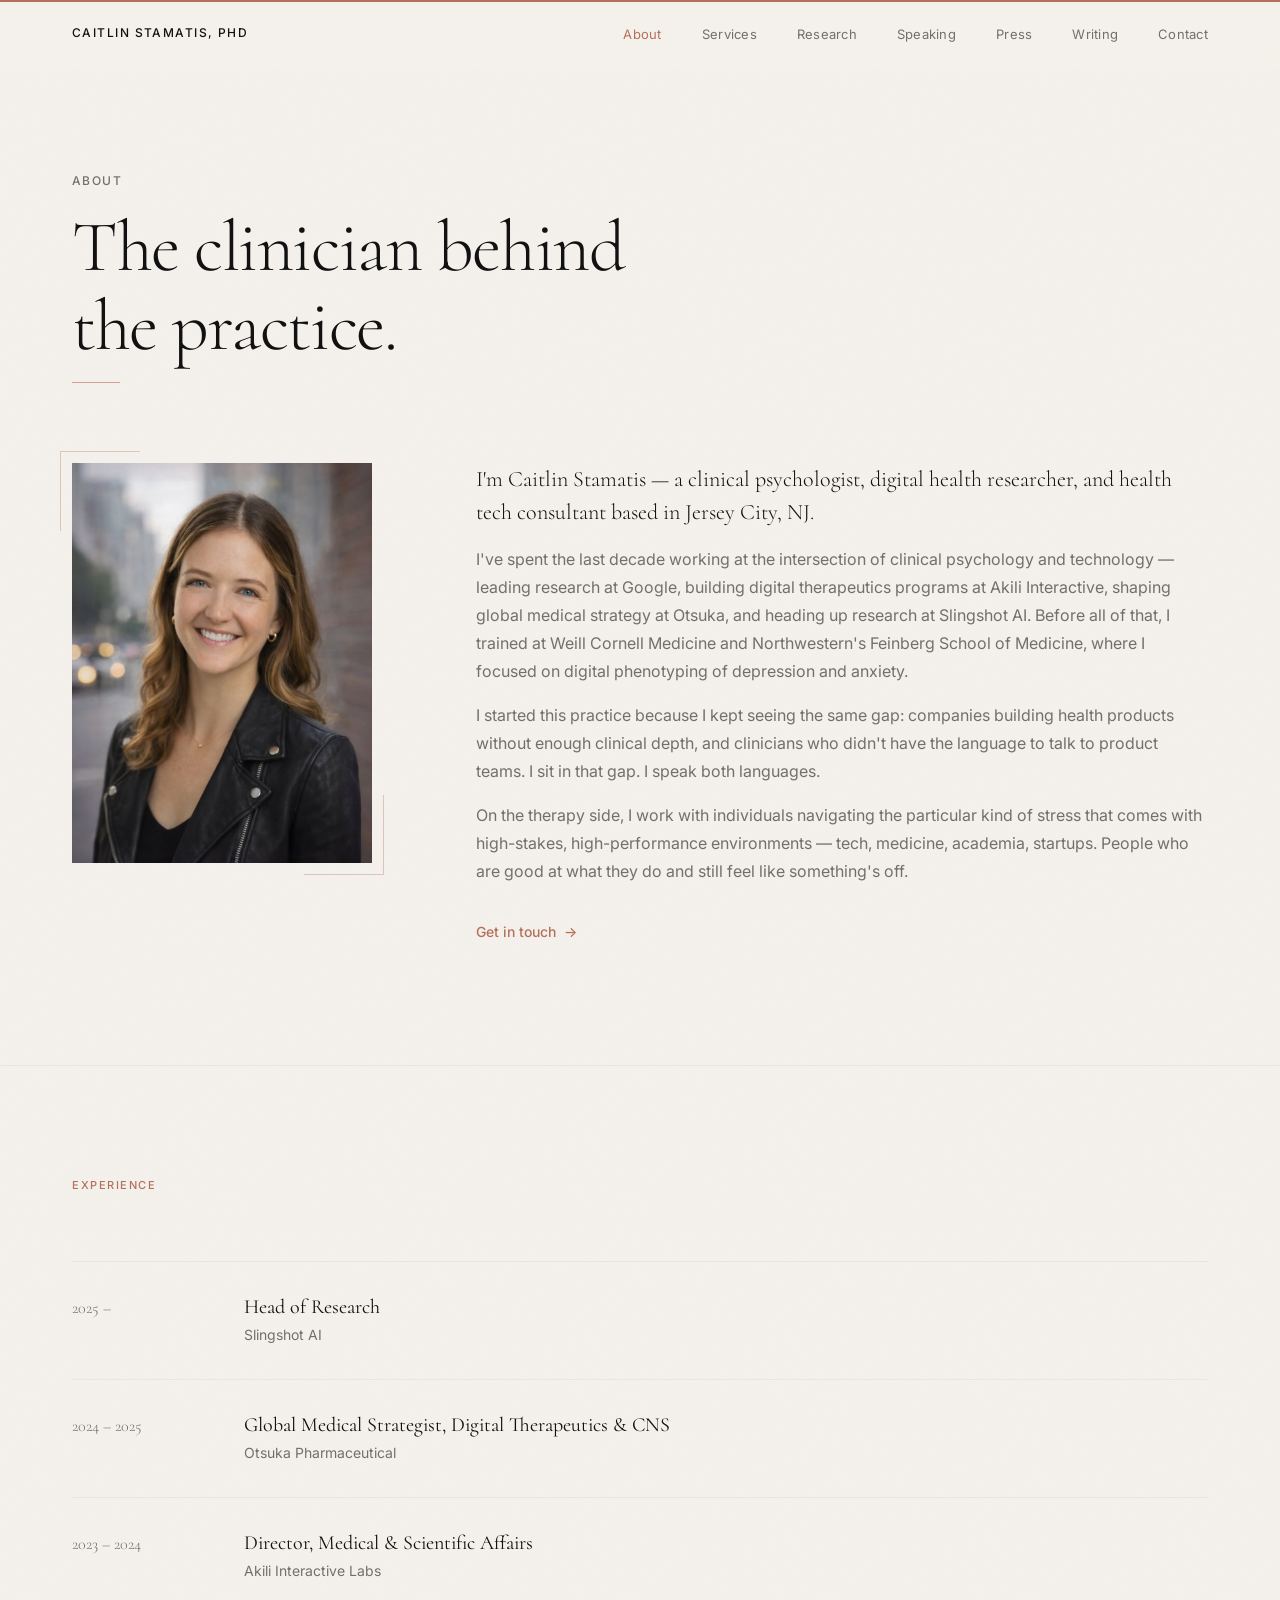
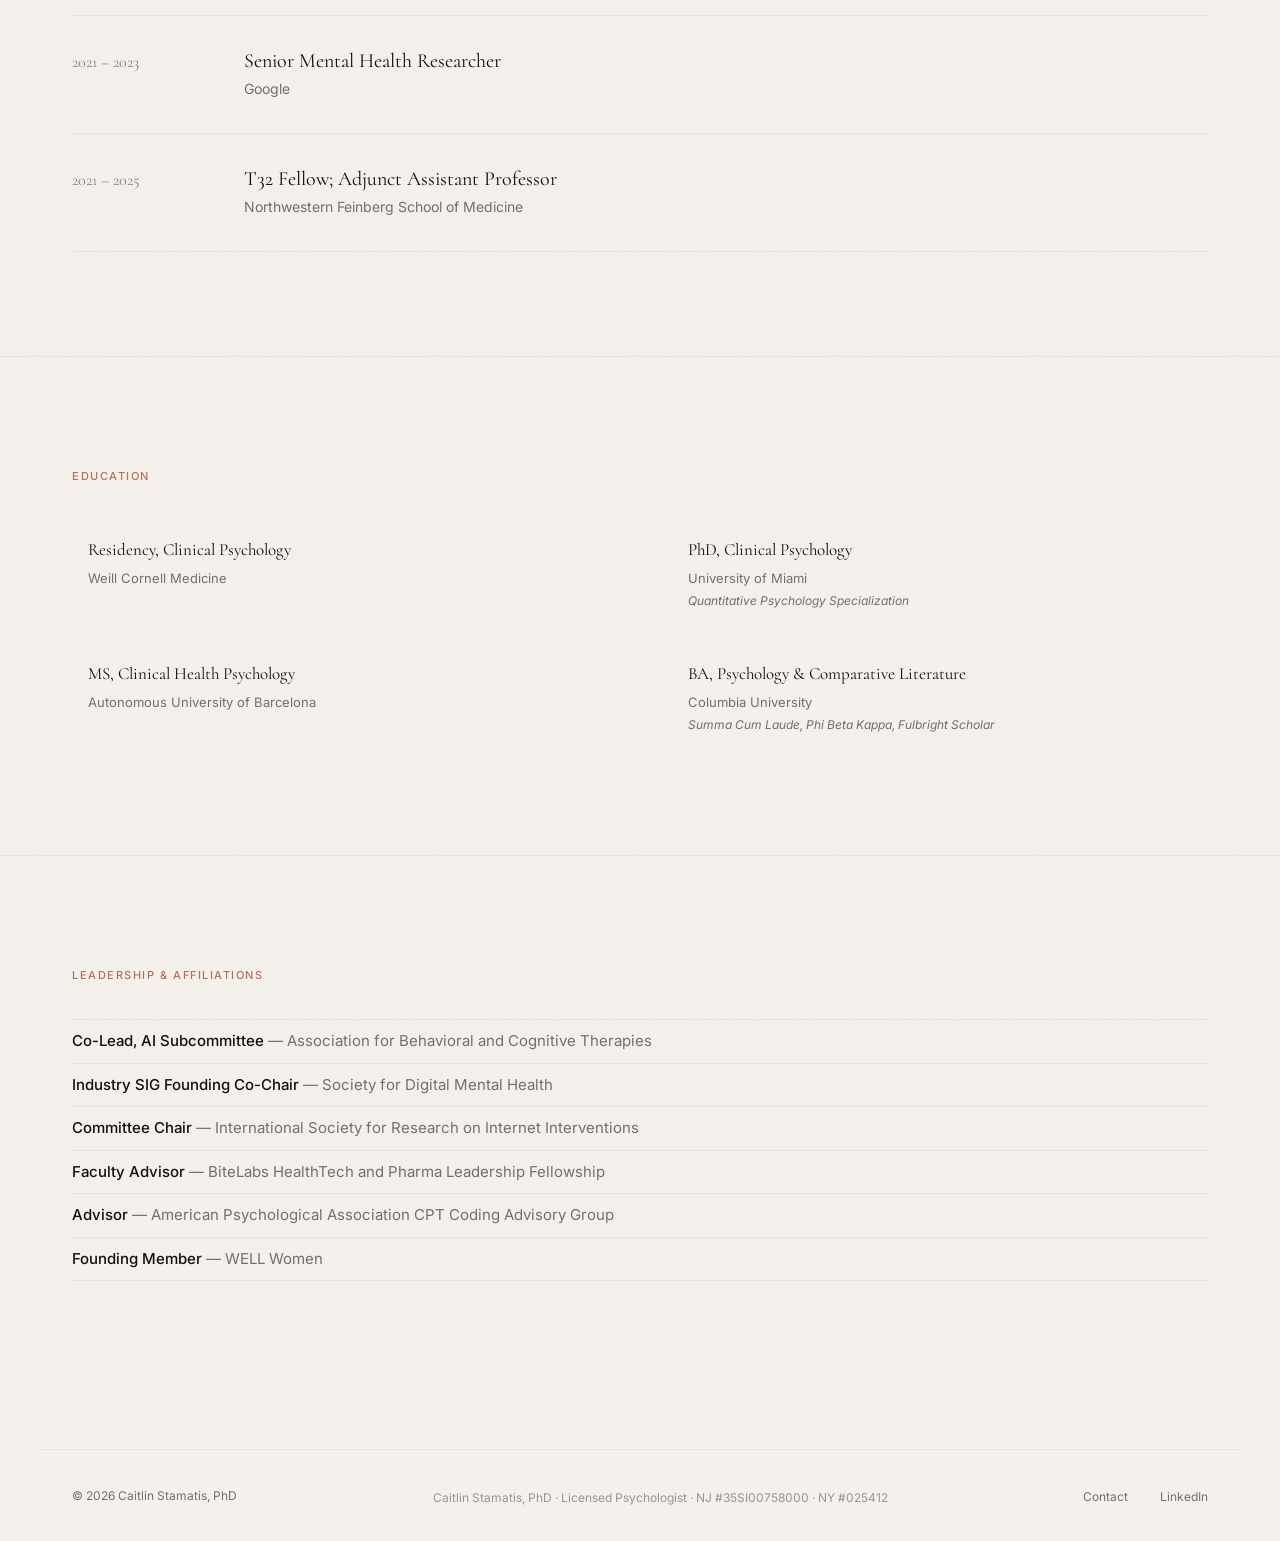
==== commit d534817b: "Add files via upload" ====
--- a/about.html
+++ b/about.html
@@ -164,6 +164,7 @@
     "hasOccupation": {"@type": "Occupation", "name": "Clinical Psychologist"},
     "sameAs": [
       "https://www.linkedin.com/in/cstamatis/",
+      "https://app.qwoted.com/sources/caitlin-stamatis",
       "https://scholar.google.com/citations?user=DkkecTkAAAAJ&hl=en",
       "https://www.researchgate.net/profile/Caitlin-Stamatis",
       "https://osf.io/xkrh3/"
@@ -180,6 +181,7 @@
         <li><a href="about.html" class="active">About</a></li>
         <li><a href="services.html">Services</a></li>
         <li><a href="research.html">Research</a></li>
+        <li><a href="speaking.html">Speaking</a></li>
         <li><a href="press.html">Press</a></li>
         <li><a href="blog.html">Writing</a></li>
         <li><a href="contact.html">Contact</a></li>
